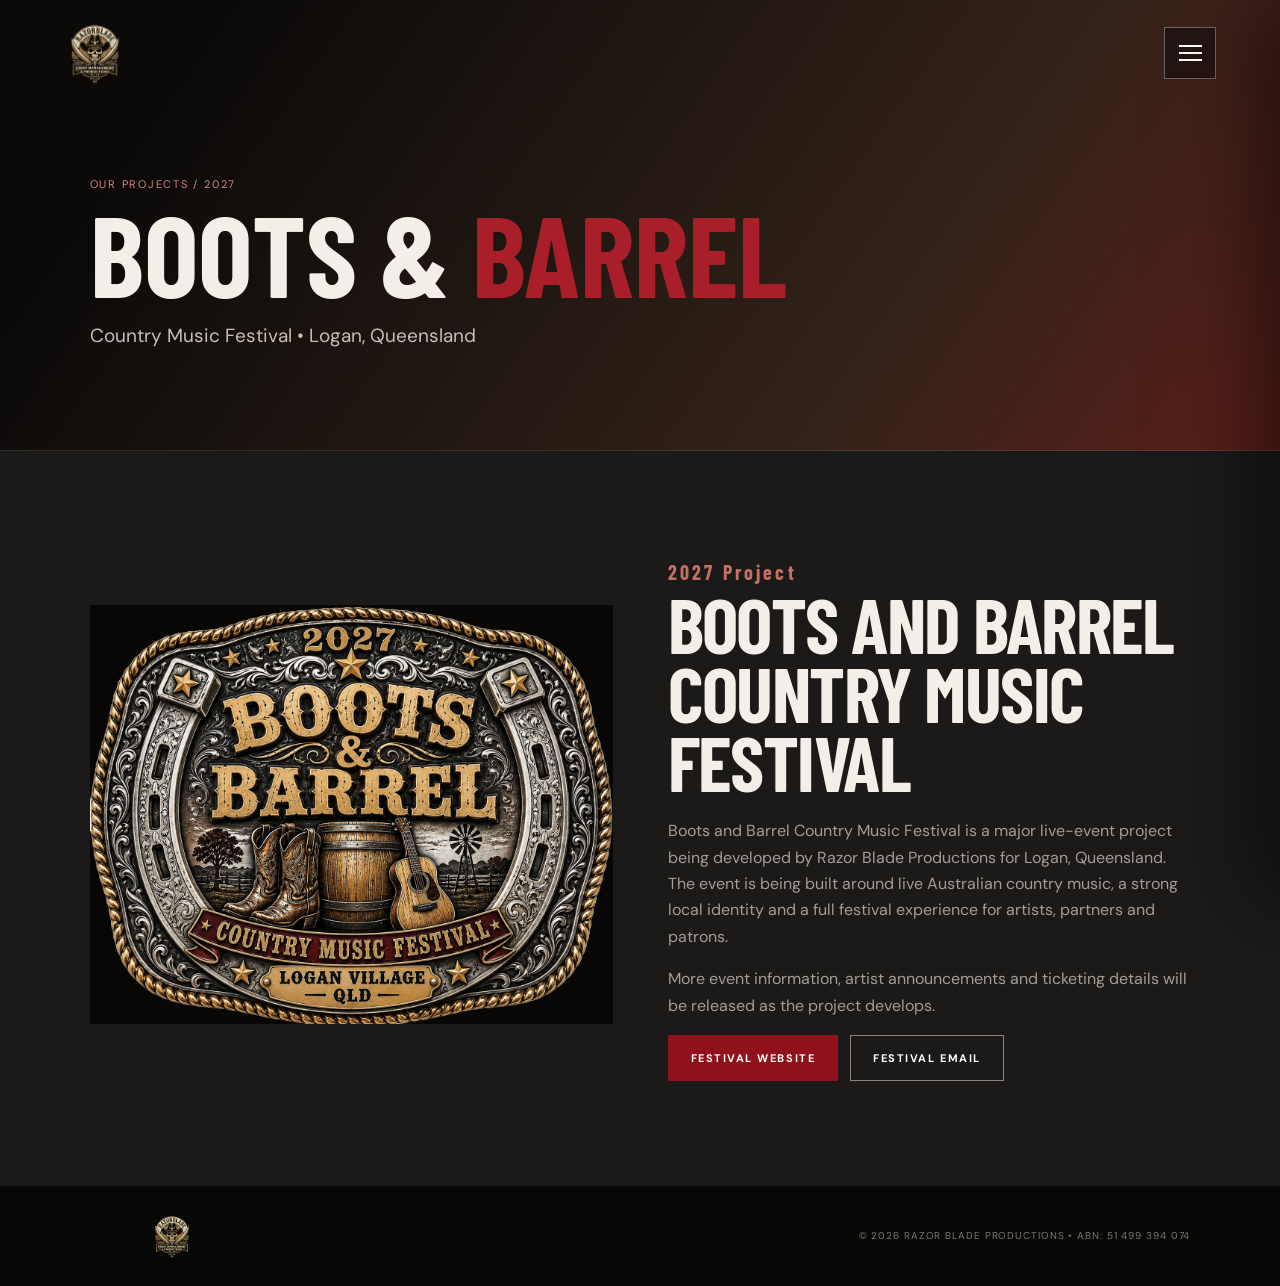
==== boots-and-barrel.html @ 00485458 "Add files via upload" ====
<!doctype html><html lang="en"><head><meta charset="utf-8"><meta name="viewport" content="width=device-width,initial-scale=1"><title>Boots and Barrel Country Music Festival | Razor Blade Productions</title><link rel="stylesheet" href="styles.css"><script src="script.js" defer></script></head><body>
<header class="site-header"><a href="index.html"><img src="images/logo.png" class="brand-logo" alt="Razor Blade Productions"></a><button class="menu-toggle" aria-label="Open menu" aria-expanded="false"><span></span><span></span><span></span></button></header><div class="menu-overlay"></div><aside class="site-menu" aria-hidden="true"><nav><a href="index.html#about">About</a><a href="team.html">Our Team</a><a href="projects.html">Our Projects</a><a href="gallery.html">Gallery</a><a href="contact.html">Contact Us</a></nav></aside>
<main><section class="page-hero"><div class="page-hero-inner"><div class="breadcrumbs">Our Projects / 2027</div><h1>Boots &amp; <em>Barrel</em></h1><p>Country Music Festival • Logan, Queensland</p></div></section><section class="section charcoal-section"><div class="section-inner project-detail"><div><img src="images/boots-and-barrel-cmf.png" alt="Boots and Barrel Country Music Festival"></div><div><div class="year-kicker">2027 Project</div><h2>Boots and Barrel Country Music Festival</h2><p class="muted">Boots and Barrel Country Music Festival is a major live-event project being developed by Razor Blade Productions for Logan, Queensland. The event is being built around live Australian country music, a strong local identity and a full festival experience for artists, partners and patrons.</p><p class="muted">More event information, artist announcements and ticketing details will be released as the project develops.</p><div class="button-row"><a class="button" href="https://bootsandbarrelcmf.com">Festival Website</a><a class="button button-outline" href="mailto:info@bootsandbarrelcmf.com">Festival Email</a></div></div></div></section></main><footer><div class="footer-inner"><img src="images/logo.png" class="footer-logo" alt="Razor Blade Productions"><div>© 2026 Razor Blade Productions • ABN: 51 499 394 074</div></div></footer></body></html>
---- styles.css ----
@import url('https://fonts.googleapis.com/css2?family=Barlow+Condensed:wght@500;600;700;800&family=DM+Sans:wght@400;500;600;700&display=swap');

:root{--black:#0b0a09;--charcoal:#1b1a18;--charcoal-2:#262320;--brown:#3b281d;--brown-light:#6a4937;--red:#650b12;--red-bright:#8f111b;--cream:#e8dfd2;--paper:#f3eee7;--muted:#a89f95;--line:rgba(255,255,255,.14);--max:1180px}
*{box-sizing:border-box}html{scroll-behavior:smooth}body{margin:0;background:var(--black);color:var(--paper);font-family:"DM Sans",Arial,sans-serif;line-height:1.65;overflow-x:hidden}body.menu-open{overflow:hidden}a{color:inherit;text-decoration:none}img{max-width:100%}
.site-header{position:absolute;inset:0 0 auto;z-index:50;display:flex;align-items:center;justify-content:space-between;padding:22px clamp(20px,5vw,72px)}
.brand-logo{display:block;width:190px;max-width:48vw;max-height:62px;object-fit:contain;object-position:left center}
.menu-toggle{width:52px;height:52px;border:1px solid rgba(255,255,255,.34);background:rgba(11,10,9,.48);display:grid;place-content:center;gap:5px;cursor:pointer;backdrop-filter:blur(8px);z-index:60}
.menu-toggle span{display:block;width:23px;height:2px;background:#fff;transition:.25s}.menu-open .menu-toggle span:nth-child(1){transform:translateY(7px) rotate(45deg)}.menu-open .menu-toggle span:nth-child(2){opacity:0}.menu-open .menu-toggle span:nth-child(3){transform:translateY(-7px) rotate(-45deg)}
.menu-overlay{position:fixed;inset:0;background:rgba(0,0,0,.62);opacity:0;pointer-events:none;transition:.25s;z-index:51}.menu-open .menu-overlay{opacity:1;pointer-events:auto}
.site-menu{position:fixed;top:0;right:0;width:min(420px,88vw);height:100dvh;background:linear-gradient(160deg,#211b17,#0c0b0a 70%);padding:120px 42px 40px;transform:translateX(100%);transition:.3s ease;z-index:52;border-left:1px solid rgba(255,255,255,.12);box-shadow:-25px 0 80px rgba(0,0,0,.5)}.menu-open .site-menu{transform:none}.site-menu nav{display:flex;flex-direction:column}.site-menu a{font-family:"Barlow Condensed",sans-serif;text-transform:uppercase;font-size:34px;font-weight:700;letter-spacing:.025em;padding:13px 0;border-bottom:1px solid var(--line)}.site-menu a:hover{color:#d9a694}.menu-small{margin-top:30px;color:var(--muted);font-size:12px;letter-spacing:.12em;text-transform:uppercase}
.hero{min-height:88vh;position:relative;display:flex;align-items:center;background:linear-gradient(90deg,rgba(8,7,6,.96),rgba(24,15,11,.7),rgba(70,25,20,.3)),radial-gradient(circle at 77% 48%,#71362d,#3a281e 36%,#11100e 72%);overflow:hidden}.hero:after{content:"";position:absolute;inset:0;opacity:.38;mix-blend-mode:overlay;background-image:url("data:image/svg+xml,%3Csvg xmlns='http://www.w3.org/2000/svg' width='180' height='180'%3E%3Cfilter id='n'%3E%3CfeTurbulence type='fractalNoise' baseFrequency='.85' numOctaves='2' stitchTiles='stitchTiles'/%3E%3C/filter%3E%3Crect width='100%25' height='100%25' filter='url(%23n)'/%3E%3C/svg%3E")}.hero-logo{position:absolute;right:7%;top:50%;transform:translateY(-50%);width:clamp(220px,26vw,420px);opacity:.92;filter:drop-shadow(0 30px 45px #000);z-index:1}.hero-content{position:relative;z-index:2;width:min(88%,var(--max));margin:90px auto 0}.eyebrow,.section-label{font-size:11px;font-weight:700;letter-spacing:.22em;text-transform:uppercase}.eyebrow{color:#d8ab99}.hero h1,.page-hero h1,h2,h3{font-family:"Barlow Condensed",sans-serif;text-transform:uppercase}.hero h1{font-size:clamp(64px,10vw,142px);line-height:.78;letter-spacing:-.025em;margin:14px 0 0;max-width:790px}.hero h1 span,em{font-style:normal;color:#a81f2a}.hero-copy{font-size:clamp(17px,2vw,21px);color:#d8d0c8;margin:30px 0}.button{display:inline-flex;align-items:center;justify-content:center;min-height:46px;padding:12px 22px;border:1px solid var(--red-bright);background:var(--red-bright);color:#fff;font-size:11px;font-weight:700;letter-spacing:.14em;text-transform:uppercase;transition:.2s}.button:hover{background:#650b12;border-color:#650b12;transform:translateY(-2px)}.button-outline{background:transparent;border-color:#8e837b}.button-outline:hover{background:#fff;color:#111;border-color:#fff}.button-row{display:flex;flex-wrap:wrap;gap:12px}
.section{padding:105px clamp(22px,7vw,100px)}.section-inner{width:min(100%,var(--max));margin:auto}.section-label{color:#bd635a;border-top:1px solid rgba(255,255,255,.16);padding-top:13px;margin-bottom:52px}.light{background:var(--paper);color:var(--charcoal)}.light .section-label{border-color:rgba(20,18,16,.16)}.brown-section{background:#251b16}.charcoal-section{background:var(--charcoal)}
h2{font-size:clamp(48px,6vw,82px);line-height:.9;letter-spacing:-.02em;margin:0}.lead{font-size:clamp(19px,2.1vw,24px);line-height:1.45;margin-top:0}.muted{color:#a59c93}.light .muted{color:#746b64}.two-col{display:grid;grid-template-columns:1fr 1fr;gap:clamp(40px,9vw,120px)}.story-card{display:grid;grid-template-columns:.8fr 1.2fr;gap:clamp(35px,7vw,90px);align-items:start}.story-card h2{margin-bottom:28px}.closing-line{font-weight:700;color:#e0c8bc}
.home-project{display:grid;grid-template-columns:.9fr 1.1fr;gap:48px;align-items:center;background:#12100f;border:1px solid rgba(255,255,255,.12);padding:clamp(20px,3vw,38px)}.home-project-image{background:#050505;aspect-ratio:1402/1122;display:grid;place-items:center;overflow:hidden}.home-project-image img{width:100%;height:100%;object-fit:contain}.home-project h3{font-size:clamp(34px,4vw,54px);line-height:.95;margin:0 0 12px}.year-kicker{font-family:"Barlow Condensed";font-size:20px;color:#c47066;letter-spacing:.16em;font-weight:700}.callout{display:grid;grid-template-columns:1fr auto;align-items:center;gap:35px}.callout p{max-width:720px;color:#b4aaa2}
.page-hero{padding:175px clamp(22px,7vw,100px) 80px;background:linear-gradient(125deg,#0b0a09 15%,#332219 70%,#5c1f1b);border-bottom:1px solid rgba(255,255,255,.14)}.page-hero-inner{width:min(100%,var(--max));margin:auto}.page-hero h1{font-size:clamp(62px,9vw,122px);line-height:.82;margin:12px 0 20px}.page-hero p{max-width:700px;color:#c8beb5;font-size:19px}.breadcrumbs{font-size:11px;letter-spacing:.16em;text-transform:uppercase;color:#d78479}
.team-grid{display:grid;grid-template-columns:1fr 1fr;gap:32px}.person-card{background:#211e1b;border:1px solid rgba(255,255,255,.12);overflow:hidden}.portrait{aspect-ratio:4/5;background:#302a25;overflow:hidden}.portrait img{width:100%;height:100%;object-fit:cover;display:block}.person-copy{padding:28px}.person-copy h2{font-size:44px}.role{color:#a81f2a;font-size:11px;font-weight:700;letter-spacing:.15em;text-transform:uppercase;margin:7px 0 20px}.bio{color:#b9b0a7}
.project-year{font-family:"Barlow Condensed";font-size:clamp(70px,9vw,120px);line-height:.8;color:#6c2a26;margin:0 0 35px}.project-list-card{display:grid;grid-template-columns:180px 1fr auto;gap:28px;align-items:center;padding:28px 0;border-top:1px solid rgba(255,255,255,.15)}.project-list-card img{width:180px;aspect-ratio:1.25;object-fit:contain;background:#090807}.project-list-card h2{font-size:36px}.project-list-card p{margin:8px 0 0;color:#aaa199}.project-detail{display:grid;grid-template-columns:1fr 1fr;gap:55px;align-items:center}.project-detail img{background:#080706}.project-detail h2{margin-bottom:22px}
.gallery-grid{display:grid;grid-template-columns:repeat(3,1fr);gap:8px}.gallery-item{margin:0;aspect-ratio:1/1;background:#1a1816;overflow:hidden}.gallery-item img{width:100%;height:100%;object-fit:cover;display:block;transition:.25s}.gallery-item:hover img{transform:scale(1.025)}.gallery-note{margin-top:28px;color:#9c938b;font-size:13px}
.callout-action{display:flex;flex-direction:column;align-items:flex-start;gap:13px}.callout-email{color:#fff;font-size:clamp(14px,1.5vw,18px);font-weight:600;overflow-wrap:anywhere;border-bottom:1px solid rgba(255,255,255,.35);padding-bottom:3px}.callout-email:hover{color:var(--red-bright);border-color:var(--red-bright)}
.contact-grid{display:grid;grid-template-columns:.9fr 1.1fr;gap:70px}.contact-grid h2{margin-bottom:24px}.contact-options{display:grid;gap:16px}.contact-option{display:block;padding:24px;border:1px solid rgba(255,255,255,.16);background:#171513}.contact-option small{display:block;color:#a81f2a;text-transform:uppercase;letter-spacing:.15em;font-weight:700;margin-bottom:5px}.contact-option strong{font-size:clamp(16px,2vw,22px);overflow-wrap:anywhere}.social-row{display:flex;flex-wrap:wrap;gap:12px;margin-top:25px}
footer{background:#070706;color:#7f7871;padding:28px clamp(22px,7vw,100px);font-size:10px;text-transform:uppercase;letter-spacing:.09em}.footer-inner{width:min(100%,var(--max));margin:auto;display:flex;justify-content:space-between;align-items:center;gap:25px}.footer-logo{width:165px;max-height:44px;object-fit:contain}
@media(max-width:760px){.site-header{padding:17px 18px}.brand-logo{width:155px}.menu-toggle{width:48px;height:48px}.site-menu{padding:100px 28px 30px}.site-menu a{font-size:30px}.hero{min-height:820px;padding-top:100px;align-items:flex-start}.hero-logo{position:relative;right:auto;top:auto;transform:none;width:150px;margin:35px auto 20px;display:block}.hero-content{margin:0 auto;text-align:center}.hero h1{font-size:clamp(49px,15vw,78px);overflow-wrap:normal;word-break:normal}.hero-copy{margin:24px auto;max-width:310px}.section{padding:72px 22px}.section-label{margin-bottom:36px}h2{font-size:clamp(43px,13vw,62px)}.two-col,.story-card,.home-project,.team-grid,.project-detail,.contact-grid{grid-template-columns:1fr;gap:30px}.story-card{gap:18px}.home-project{padding:18px}.home-project h3{font-size:39px}.callout{grid-template-columns:1fr}.callout-action{align-items:flex-start}.project-list-card{grid-template-columns:88px 1fr;gap:18px}.project-list-card img{width:88px}.project-list-card .button{grid-column:1/-1}.project-list-card h2{font-size:29px}.page-hero{padding:135px 22px 60px}.page-hero h1{font-size:clamp(54px,16vw,82px)}.gallery-grid{gap:4px}.contact-option{padding:20px}.footer-inner{flex-direction:column;text-align:center}.footer-logo{margin:auto}}
@media(max-width:410px){.hero h1{font-size:47px}.page-hero h1{font-size:52px}.site-menu a{font-size:27px}.gallery-grid{gap:3px}}
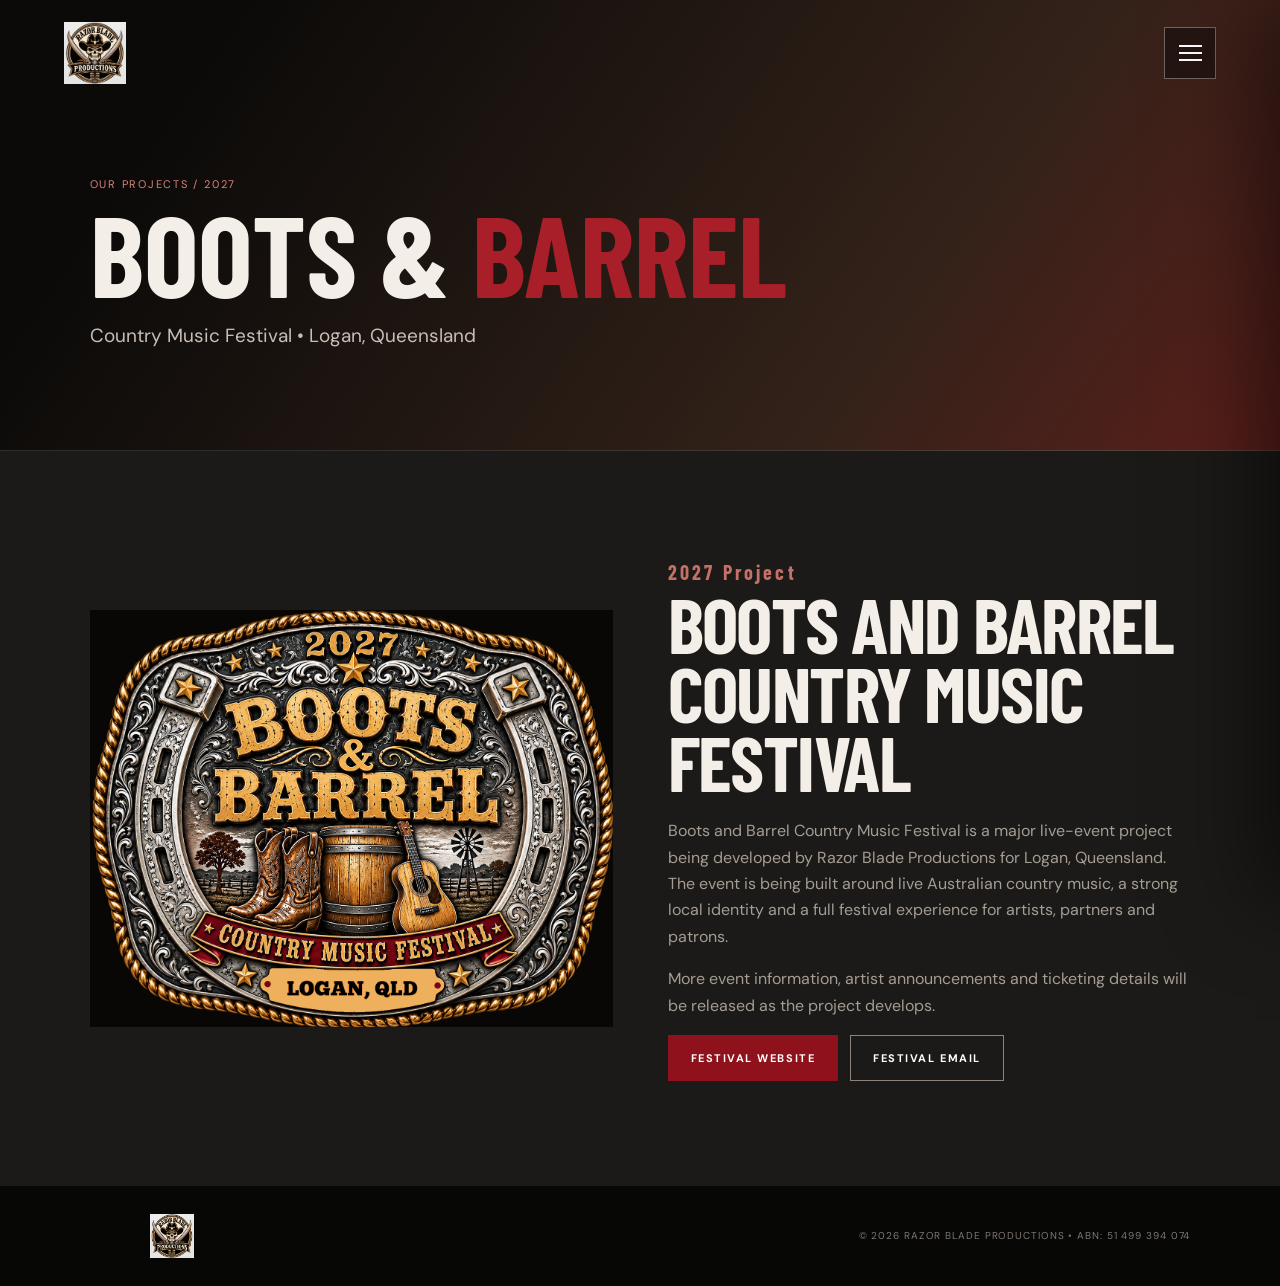
==== commit e21f54f2: "Update boots-and-barrel.html" ====
--- a/boots-and-barrel.html
+++ b/boots-and-barrel.html
@@ -1,3 +1,70 @@
-<!doctype html><html lang="en"><head><meta charset="utf-8"><meta name="viewport" content="width=device-width,initial-scale=1"><title>Boots and Barrel Country Music Festival | Razor Blade Productions</title><link rel="stylesheet" href="styles.css"><script src="script.js" defer></script></head><body>
-<header class="site-header"><a href="index.html"><img src="images/logo.png" class="brand-logo" alt="Razor Blade Productions"></a><button class="menu-toggle" aria-label="Open menu" aria-expanded="false"><span></span><span></span><span></span></button></header><div class="menu-overlay"></div><aside class="site-menu" aria-hidden="true"><nav><a href="index.html#about">About</a><a href="team.html">Our Team</a><a href="projects.html">Our Projects</a><a href="gallery.html">Gallery</a><a href="contact.html">Contact Us</a></nav></aside>
-<main><section class="page-hero"><div class="page-hero-inner"><div class="breadcrumbs">Our Projects / 2027</div><h1>Boots &amp; <em>Barrel</em></h1><p>Country Music Festival • Logan, Queensland</p></div></section><section class="section charcoal-section"><div class="section-inner project-detail"><div><img src="images/boots-and-barrel-cmf.png" alt="Boots and Barrel Country Music Festival"></div><div><div class="year-kicker">2027 Project</div><h2>Boots and Barrel Country Music Festival</h2><p class="muted">Boots and Barrel Country Music Festival is a major live-event project being developed by Razor Blade Productions for Logan, Queensland. The event is being built around live Australian country music, a strong local identity and a full festival experience for artists, partners and patrons.</p><p class="muted">More event information, artist announcements and ticketing details will be released as the project develops.</p><div class="button-row"><a class="button" href="https://bootsandbarrelcmf.com">Festival Website</a><a class="button button-outline" href="mailto:info@bootsandbarrelcmf.com">Festival Email</a></div></div></div></section></main><footer><div class="footer-inner"><img src="images/logo.png" class="footer-logo" alt="Razor Blade Productions"><div>© 2026 Razor Blade Productions • ABN: 51 499 394 074</div></div></footer></body></html>
+<!doctype html>
+<html lang="en">
+<head>
+<meta charset="utf-8">
+<meta name="viewport" content="width=device-width,initial-scale=1">
+<title>Boots and Barrel Country Music Festival | Razor Blade Productions</title>
+<link rel="stylesheet" href="styles.css">
+<script src="script.js" defer>
+</script>
+</head>
+<body>
+<header class="site-header">
+<a href="index.html">
+<img src="images/razor-blade-logo.png" class="brand-logo" alt="Razor Blade Productions">
+</a>
+<button class="menu-toggle" aria-label="Open menu" aria-expanded="false">
+<span>
+</span>
+<span>
+</span>
+<span>
+</span>
+</button>
+</header>
+<div class="menu-overlay">
+</div>
+<aside class="site-menu" aria-hidden="true">
+<nav>
+<a href="index.html#about">About</a>
+<a href="team.html">Our Team</a>
+<a href="projects.html">Our Projects</a>
+<a href="gallery.html">Gallery</a>
+<a href="contact.html">Contact Us</a>
+</nav>
+</aside>
+<main>
+<section class="page-hero">
+<div class="page-hero-inner">
+<div class="breadcrumbs">Our Projects / 2027</div>
+<h1>Boots &amp; <em>Barrel</em>
+</h1>
+<p>Country Music Festival • Logan, Queensland</p>
+</div>
+</section>
+<section class="section charcoal-section">
+<div class="section-inner project-detail">
+<div>
+<img src="images/festival-logo.png" alt="Boots and Barrel Country Music Festival">
+</div>
+<div>
+<div class="year-kicker">2027 Project</div>
+<h2>Boots and Barrel Country Music Festival</h2>
+<p class="muted">Boots and Barrel Country Music Festival is a major live-event project being developed by Razor Blade Productions for Logan, Queensland. The event is being built around live Australian country music, a strong local identity and a full festival experience for artists, partners and patrons.</p>
+<p class="muted">More event information, artist announcements and ticketing details will be released as the project develops.</p>
+<div class="button-row">
+<a class="button" href="https://bootsandbarrelcmf.com">Festival Website</a>
+<a class="button button-outline" href="mailto:info@bootsandbarrelcmf.com">Festival Email</a>
+</div>
+</div>
+</div>
+</section>
+</main>
+<footer>
+<div class="footer-inner">
+<img src="images/razor-blade-logo.png" class="footer-logo" alt="Razor Blade Productions">
+<div>© 2026 Razor Blade Productions • ABN: 51 499 394 074</div>
+</div>
+</footer>
+</body>
+</html>
--- a/styles.css
+++ b/styles.css
@@ -1,23 +1,792 @@
 @import url('https://fonts.googleapis.com/css2?family=Barlow+Condensed:wght@500;600;700;800&family=DM+Sans:wght@400;500;600;700&display=swap');
-
-:root{--black:#0b0a09;--charcoal:#1b1a18;--charcoal-2:#262320;--brown:#3b281d;--brown-light:#6a4937;--red:#650b12;--red-bright:#8f111b;--cream:#e8dfd2;--paper:#f3eee7;--muted:#a89f95;--line:rgba(255,255,255,.14);--max:1180px}
-*{box-sizing:border-box}html{scroll-behavior:smooth}body{margin:0;background:var(--black);color:var(--paper);font-family:"DM Sans",Arial,sans-serif;line-height:1.65;overflow-x:hidden}body.menu-open{overflow:hidden}a{color:inherit;text-decoration:none}img{max-width:100%}
-.site-header{position:absolute;inset:0 0 auto;z-index:50;display:flex;align-items:center;justify-content:space-between;padding:22px clamp(20px,5vw,72px)}
-.brand-logo{display:block;width:190px;max-width:48vw;max-height:62px;object-fit:contain;object-position:left center}
-.menu-toggle{width:52px;height:52px;border:1px solid rgba(255,255,255,.34);background:rgba(11,10,9,.48);display:grid;place-content:center;gap:5px;cursor:pointer;backdrop-filter:blur(8px);z-index:60}
-.menu-toggle span{display:block;width:23px;height:2px;background:#fff;transition:.25s}.menu-open .menu-toggle span:nth-child(1){transform:translateY(7px) rotate(45deg)}.menu-open .menu-toggle span:nth-child(2){opacity:0}.menu-open .menu-toggle span:nth-child(3){transform:translateY(-7px) rotate(-45deg)}
-.menu-overlay{position:fixed;inset:0;background:rgba(0,0,0,.62);opacity:0;pointer-events:none;transition:.25s;z-index:51}.menu-open .menu-overlay{opacity:1;pointer-events:auto}
-.site-menu{position:fixed;top:0;right:0;width:min(420px,88vw);height:100dvh;background:linear-gradient(160deg,#211b17,#0c0b0a 70%);padding:120px 42px 40px;transform:translateX(100%);transition:.3s ease;z-index:52;border-left:1px solid rgba(255,255,255,.12);box-shadow:-25px 0 80px rgba(0,0,0,.5)}.menu-open .site-menu{transform:none}.site-menu nav{display:flex;flex-direction:column}.site-menu a{font-family:"Barlow Condensed",sans-serif;text-transform:uppercase;font-size:34px;font-weight:700;letter-spacing:.025em;padding:13px 0;border-bottom:1px solid var(--line)}.site-menu a:hover{color:#d9a694}.menu-small{margin-top:30px;color:var(--muted);font-size:12px;letter-spacing:.12em;text-transform:uppercase}
-.hero{min-height:88vh;position:relative;display:flex;align-items:center;background:linear-gradient(90deg,rgba(8,7,6,.96),rgba(24,15,11,.7),rgba(70,25,20,.3)),radial-gradient(circle at 77% 48%,#71362d,#3a281e 36%,#11100e 72%);overflow:hidden}.hero:after{content:"";position:absolute;inset:0;opacity:.38;mix-blend-mode:overlay;background-image:url("data:image/svg+xml,%3Csvg xmlns='http://www.w3.org/2000/svg' width='180' height='180'%3E%3Cfilter id='n'%3E%3CfeTurbulence type='fractalNoise' baseFrequency='.85' numOctaves='2' stitchTiles='stitchTiles'/%3E%3C/filter%3E%3Crect width='100%25' height='100%25' filter='url(%23n)'/%3E%3C/svg%3E")}.hero-logo{position:absolute;right:7%;top:50%;transform:translateY(-50%);width:clamp(220px,26vw,420px);opacity:.92;filter:drop-shadow(0 30px 45px #000);z-index:1}.hero-content{position:relative;z-index:2;width:min(88%,var(--max));margin:90px auto 0}.eyebrow,.section-label{font-size:11px;font-weight:700;letter-spacing:.22em;text-transform:uppercase}.eyebrow{color:#d8ab99}.hero h1,.page-hero h1,h2,h3{font-family:"Barlow Condensed",sans-serif;text-transform:uppercase}.hero h1{font-size:clamp(64px,10vw,142px);line-height:.78;letter-spacing:-.025em;margin:14px 0 0;max-width:790px}.hero h1 span,em{font-style:normal;color:#a81f2a}.hero-copy{font-size:clamp(17px,2vw,21px);color:#d8d0c8;margin:30px 0}.button{display:inline-flex;align-items:center;justify-content:center;min-height:46px;padding:12px 22px;border:1px solid var(--red-bright);background:var(--red-bright);color:#fff;font-size:11px;font-weight:700;letter-spacing:.14em;text-transform:uppercase;transition:.2s}.button:hover{background:#650b12;border-color:#650b12;transform:translateY(-2px)}.button-outline{background:transparent;border-color:#8e837b}.button-outline:hover{background:#fff;color:#111;border-color:#fff}.button-row{display:flex;flex-wrap:wrap;gap:12px}
-.section{padding:105px clamp(22px,7vw,100px)}.section-inner{width:min(100%,var(--max));margin:auto}.section-label{color:#bd635a;border-top:1px solid rgba(255,255,255,.16);padding-top:13px;margin-bottom:52px}.light{background:var(--paper);color:var(--charcoal)}.light .section-label{border-color:rgba(20,18,16,.16)}.brown-section{background:#251b16}.charcoal-section{background:var(--charcoal)}
-h2{font-size:clamp(48px,6vw,82px);line-height:.9;letter-spacing:-.02em;margin:0}.lead{font-size:clamp(19px,2.1vw,24px);line-height:1.45;margin-top:0}.muted{color:#a59c93}.light .muted{color:#746b64}.two-col{display:grid;grid-template-columns:1fr 1fr;gap:clamp(40px,9vw,120px)}.story-card{display:grid;grid-template-columns:.8fr 1.2fr;gap:clamp(35px,7vw,90px);align-items:start}.story-card h2{margin-bottom:28px}.closing-line{font-weight:700;color:#e0c8bc}
-.home-project{display:grid;grid-template-columns:.9fr 1.1fr;gap:48px;align-items:center;background:#12100f;border:1px solid rgba(255,255,255,.12);padding:clamp(20px,3vw,38px)}.home-project-image{background:#050505;aspect-ratio:1402/1122;display:grid;place-items:center;overflow:hidden}.home-project-image img{width:100%;height:100%;object-fit:contain}.home-project h3{font-size:clamp(34px,4vw,54px);line-height:.95;margin:0 0 12px}.year-kicker{font-family:"Barlow Condensed";font-size:20px;color:#c47066;letter-spacing:.16em;font-weight:700}.callout{display:grid;grid-template-columns:1fr auto;align-items:center;gap:35px}.callout p{max-width:720px;color:#b4aaa2}
-.page-hero{padding:175px clamp(22px,7vw,100px) 80px;background:linear-gradient(125deg,#0b0a09 15%,#332219 70%,#5c1f1b);border-bottom:1px solid rgba(255,255,255,.14)}.page-hero-inner{width:min(100%,var(--max));margin:auto}.page-hero h1{font-size:clamp(62px,9vw,122px);line-height:.82;margin:12px 0 20px}.page-hero p{max-width:700px;color:#c8beb5;font-size:19px}.breadcrumbs{font-size:11px;letter-spacing:.16em;text-transform:uppercase;color:#d78479}
-.team-grid{display:grid;grid-template-columns:1fr 1fr;gap:32px}.person-card{background:#211e1b;border:1px solid rgba(255,255,255,.12);overflow:hidden}.portrait{aspect-ratio:4/5;background:#302a25;overflow:hidden}.portrait img{width:100%;height:100%;object-fit:cover;display:block}.person-copy{padding:28px}.person-copy h2{font-size:44px}.role{color:#a81f2a;font-size:11px;font-weight:700;letter-spacing:.15em;text-transform:uppercase;margin:7px 0 20px}.bio{color:#b9b0a7}
-.project-year{font-family:"Barlow Condensed";font-size:clamp(70px,9vw,120px);line-height:.8;color:#6c2a26;margin:0 0 35px}.project-list-card{display:grid;grid-template-columns:180px 1fr auto;gap:28px;align-items:center;padding:28px 0;border-top:1px solid rgba(255,255,255,.15)}.project-list-card img{width:180px;aspect-ratio:1.25;object-fit:contain;background:#090807}.project-list-card h2{font-size:36px}.project-list-card p{margin:8px 0 0;color:#aaa199}.project-detail{display:grid;grid-template-columns:1fr 1fr;gap:55px;align-items:center}.project-detail img{background:#080706}.project-detail h2{margin-bottom:22px}
-.gallery-grid{display:grid;grid-template-columns:repeat(3,1fr);gap:8px}.gallery-item{margin:0;aspect-ratio:1/1;background:#1a1816;overflow:hidden}.gallery-item img{width:100%;height:100%;object-fit:cover;display:block;transition:.25s}.gallery-item:hover img{transform:scale(1.025)}.gallery-note{margin-top:28px;color:#9c938b;font-size:13px}
-.callout-action{display:flex;flex-direction:column;align-items:flex-start;gap:13px}.callout-email{color:#fff;font-size:clamp(14px,1.5vw,18px);font-weight:600;overflow-wrap:anywhere;border-bottom:1px solid rgba(255,255,255,.35);padding-bottom:3px}.callout-email:hover{color:var(--red-bright);border-color:var(--red-bright)}
-.contact-grid{display:grid;grid-template-columns:.9fr 1.1fr;gap:70px}.contact-grid h2{margin-bottom:24px}.contact-options{display:grid;gap:16px}.contact-option{display:block;padding:24px;border:1px solid rgba(255,255,255,.16);background:#171513}.contact-option small{display:block;color:#a81f2a;text-transform:uppercase;letter-spacing:.15em;font-weight:700;margin-bottom:5px}.contact-option strong{font-size:clamp(16px,2vw,22px);overflow-wrap:anywhere}.social-row{display:flex;flex-wrap:wrap;gap:12px;margin-top:25px}
-footer{background:#070706;color:#7f7871;padding:28px clamp(22px,7vw,100px);font-size:10px;text-transform:uppercase;letter-spacing:.09em}.footer-inner{width:min(100%,var(--max));margin:auto;display:flex;justify-content:space-between;align-items:center;gap:25px}.footer-logo{width:165px;max-height:44px;object-fit:contain}
-@media(max-width:760px){.site-header{padding:17px 18px}.brand-logo{width:155px}.menu-toggle{width:48px;height:48px}.site-menu{padding:100px 28px 30px}.site-menu a{font-size:30px}.hero{min-height:820px;padding-top:100px;align-items:flex-start}.hero-logo{position:relative;right:auto;top:auto;transform:none;width:150px;margin:35px auto 20px;display:block}.hero-content{margin:0 auto;text-align:center}.hero h1{font-size:clamp(49px,15vw,78px);overflow-wrap:normal;word-break:normal}.hero-copy{margin:24px auto;max-width:310px}.section{padding:72px 22px}.section-label{margin-bottom:36px}h2{font-size:clamp(43px,13vw,62px)}.two-col,.story-card,.home-project,.team-grid,.project-detail,.contact-grid{grid-template-columns:1fr;gap:30px}.story-card{gap:18px}.home-project{padding:18px}.home-project h3{font-size:39px}.callout{grid-template-columns:1fr}.callout-action{align-items:flex-start}.project-list-card{grid-template-columns:88px 1fr;gap:18px}.project-list-card img{width:88px}.project-list-card .button{grid-column:1/-1}.project-list-card h2{font-size:29px}.page-hero{padding:135px 22px 60px}.page-hero h1{font-size:clamp(54px,16vw,82px)}.gallery-grid{gap:4px}.contact-option{padding:20px}.footer-inner{flex-direction:column;text-align:center}.footer-logo{margin:auto}}
-@media(max-width:410px){.hero h1{font-size:47px}.page-hero h1{font-size:52px}.site-menu a{font-size:27px}.gallery-grid{gap:3px}}
+:root {
+  --black:#0b0a09;
+  --charcoal:#1b1a18;
+  --charcoal-2:#262320;
+  --brown:#3b281d;
+  --brown-light:#6a4937;
+  --red:#650b12;
+  --red-bright:#8f111b;
+  --cream:#e8dfd2;
+  --paper:#f3eee7;
+  --muted:#a89f95;
+  --line:rgba(255,255,255,.14);
+  --max:1180px
+}
+* {
+  box-sizing:border-box
+}
+html {
+  scroll-behavior:smooth
+}
+body {
+  margin:0;
+  background:var(--black);
+  color:var(--paper);
+  font-family:"DM Sans",Arial,sans-serif;
+  line-height:1.65;
+  overflow-x:hidden
+}
+body.menu-open {
+  overflow:hidden
+}
+a {
+  color:inherit;
+  text-decoration:none
+}
+img {
+  max-width:100%
+}
+.site-header {
+  position:absolute;
+  inset:0 0 auto;
+  z-index:50;
+  display:flex;
+  align-items:center;
+  justify-content:space-between;
+  padding:22px clamp(20px,5vw,72px)
+}
+.brand-logo {
+  display:block;
+  width:190px;
+  max-width:48vw;
+  max-height:62px;
+  object-fit:contain;
+  object-position:left center
+}
+.menu-toggle {
+  width:52px;
+  height:52px;
+  border:1px solid rgba(255,255,255,.34);
+  background:rgba(11,10,9,.48);
+  display:grid;
+  place-content:center;
+  gap:5px;
+  cursor:pointer;
+  backdrop-filter:blur(8px);
+  z-index:60
+}
+.menu-toggle span {
+  display:block;
+  width:23px;
+  height:2px;
+  background:#fff;
+  transition:.25s
+}
+.menu-open .menu-toggle span:nth-child(1) {
+  transform:translateY(7px) rotate(45deg)
+}
+.menu-open .menu-toggle span:nth-child(2) {
+  opacity:0
+}
+.menu-open .menu-toggle span:nth-child(3) {
+  transform:translateY(-7px) rotate(-45deg)
+}
+.menu-overlay {
+  position:fixed;
+  inset:0;
+  background:rgba(0,0,0,.62);
+  opacity:0;
+  pointer-events:none;
+  transition:.25s;
+  z-index:51
+}
+.menu-open .menu-overlay {
+  opacity:1;
+  pointer-events:auto
+}
+.site-menu {
+  position:fixed;
+  top:0;
+  right:0;
+  width:min(420px,88vw);
+  height:100dvh;
+  background:linear-gradient(160deg,#211b17,#0c0b0a 70%);
+  padding:120px 42px 40px;
+  transform:translateX(100%);
+  transition:.3s ease;
+  z-index:52;
+  border-left:1px solid rgba(255,255,255,.12);
+  box-shadow:-25px 0 80px rgba(0,0,0,.5)
+}
+.menu-open .site-menu {
+  transform:none
+}
+.site-menu nav {
+  display:flex;
+  flex-direction:column
+}
+.site-menu a {
+  font-family:"Barlow Condensed",sans-serif;
+  text-transform:uppercase;
+  font-size:34px;
+  font-weight:700;
+  letter-spacing:.025em;
+  padding:13px 0;
+  border-bottom:1px solid var(--line)
+}
+.site-menu a:hover {
+  color:#d9a694
+}
+.menu-small {
+  margin-top:30px;
+  color:var(--muted);
+  font-size:12px;
+  letter-spacing:.12em;
+  text-transform:uppercase
+}
+.hero {
+  min-height:88vh;
+  position:relative;
+  display:flex;
+  align-items:center;
+  background:linear-gradient(90deg,rgba(8,7,6,.96),rgba(24,15,11,.7),rgba(70,25,20,.3)),radial-gradient(circle at 77% 48%,#71362d,#3a281e 36%,#11100e 72%);
+  overflow:hidden
+}
+.hero:after {
+  content:"";
+  position:absolute;
+  inset:0;
+  opacity:.38;
+  mix-blend-mode:overlay;
+  background-image:url("data:image/svg+xml,%3Csvg xmlns='http://www.w3.org/2000/svg' width='180' height='180'%3E%3Cfilter id='n'%3E%3CfeTurbulence type='fractalNoise' baseFrequency='.85' numOctaves='2' stitchTiles='stitchTiles'/%3E%3C/filter%3E%3Crect width='100%25' height='100%25' filter='url(%23n)'/%3E%3C/svg%3E")
+}
+.hero-logo {
+  position:absolute;
+  right:7%;
+  top:50%;
+  transform:translateY(-50%);
+  width:clamp(220px,26vw,420px);
+  opacity:.92;
+  filter:drop-shadow(0 30px 45px #000);
+  z-index:1
+}
+.hero-content {
+  position:relative;
+  z-index:2;
+  width:min(88%,var(--max));
+  margin:90px auto 0
+}
+.eyebrow,.section-label {
+  font-size:11px;
+  font-weight:700;
+  letter-spacing:.22em;
+  text-transform:uppercase
+}
+.eyebrow {
+  color:#d8ab99
+}
+.hero h1,.page-hero h1,h2,h3 {
+  font-family:"Barlow Condensed",sans-serif;
+  text-transform:uppercase
+}
+.hero h1 {
+  font-size:clamp(64px,10vw,142px);
+  line-height:.78;
+  letter-spacing:-.025em;
+  margin:14px 0 0;
+  max-width:790px
+}
+.hero h1 span,em {
+  font-style:normal;
+  color:#a81f2a
+}
+.hero-copy {
+  font-size:clamp(17px,2vw,21px);
+  color:#d8d0c8;
+  margin:30px 0
+}
+.button {
+  display:inline-flex;
+  align-items:center;
+  justify-content:center;
+  min-height:46px;
+  padding:12px 22px;
+  border:1px solid var(--red-bright);
+  background:var(--red-bright);
+  color:#fff;
+  font-size:11px;
+  font-weight:700;
+  letter-spacing:.14em;
+  text-transform:uppercase;
+  transition:.2s
+}
+.button:hover {
+  background:#650b12;
+  border-color:#650b12;
+  transform:translateY(-2px)
+}
+.button-outline {
+  background:transparent;
+  border-color:#8e837b
+}
+.button-outline:hover {
+  background:#fff;
+  color:#111;
+  border-color:#fff
+}
+.button-row {
+  display:flex;
+  flex-wrap:wrap;
+  gap:12px
+}
+.section {
+  padding:105px clamp(22px,7vw,100px)
+}
+.section-inner {
+  width:min(100%,var(--max));
+  margin:auto
+}
+.section-label {
+  color:#bd635a;
+  border-top:1px solid rgba(255,255,255,.16);
+  padding-top:13px;
+  margin-bottom:52px
+}
+.light {
+  background:var(--paper);
+  color:var(--charcoal)
+}
+.light .section-label {
+  border-color:rgba(20,18,16,.16)
+}
+.brown-section {
+  background:#251b16
+}
+.charcoal-section {
+  background:var(--charcoal)
+}
+h2 {
+  font-size:clamp(48px,6vw,82px);
+  line-height:.9;
+  letter-spacing:-.02em;
+  margin:0
+}
+.lead {
+  font-size:clamp(19px,2.1vw,24px);
+  line-height:1.45;
+  margin-top:0
+}
+.muted {
+  color:#a59c93
+}
+.light .muted {
+  color:#746b64
+}
+.two-col {
+  display:grid;
+  grid-template-columns:1fr 1fr;
+  gap:clamp(40px,9vw,120px)
+}
+.story-card {
+  display:grid;
+  grid-template-columns:.8fr 1.2fr;
+  gap:clamp(35px,7vw,90px);
+  align-items:start
+}
+.story-card h2 {
+  margin-bottom:28px
+}
+.closing-line {
+  font-weight:700;
+  color:#e0c8bc
+}
+.home-project {
+  display:grid;
+  grid-template-columns:.9fr 1.1fr;
+  gap:48px;
+  align-items:center;
+  background:#12100f;
+  border:1px solid rgba(255,255,255,.12);
+  padding:clamp(20px,3vw,38px)
+}
+.home-project-image {
+  background:#050505;
+  aspect-ratio:1402/1122;
+  display:grid;
+  place-items:center;
+  overflow:hidden
+}
+.home-project-image img {
+  width:100%;
+  height:100%;
+  object-fit:contain
+}
+.home-project h3 {
+  font-size:clamp(34px,4vw,54px);
+  line-height:.95;
+  margin:0 0 12px
+}
+.year-kicker {
+  font-family:"Barlow Condensed";
+  font-size:20px;
+  color:#c47066;
+  letter-spacing:.16em;
+  font-weight:700
+}
+.callout {
+  display:grid;
+  grid-template-columns:1fr auto;
+  align-items:center;
+  gap:35px
+}
+.callout p {
+  max-width:720px;
+  color:#b4aaa2
+}
+.page-hero {
+  padding:175px clamp(22px,7vw,100px) 80px;
+  background:linear-gradient(125deg,#0b0a09 15%,#332219 70%,#5c1f1b);
+  border-bottom:1px solid rgba(255,255,255,.14)
+}
+.page-hero-inner {
+  width:min(100%,var(--max));
+  margin:auto
+}
+.page-hero h1 {
+  font-size:clamp(62px,9vw,122px);
+  line-height:.82;
+  margin:12px 0 20px
+}
+.page-hero p {
+  max-width:700px;
+  color:#c8beb5;
+  font-size:19px
+}
+.breadcrumbs {
+  font-size:11px;
+  letter-spacing:.16em;
+  text-transform:uppercase;
+  color:#d78479
+}
+.team-grid {
+  display:grid;
+  grid-template-columns:1fr 1fr;
+  gap:32px
+}
+.person-card {
+  background:#211e1b;
+  border:1px solid rgba(255,255,255,.12);
+  overflow:hidden
+}
+.portrait {
+  aspect-ratio:4/5;
+  background:#302a25;
+  overflow:hidden
+}
+.portrait img {
+  width:100%;
+  height:100%;
+  object-fit:cover;
+  display:block
+}
+.person-copy {
+  padding:28px
+}
+.person-copy h2 {
+  font-size:44px
+}
+.role {
+  color:#a81f2a;
+  font-size:11px;
+  font-weight:700;
+  letter-spacing:.15em;
+  text-transform:uppercase;
+  margin:7px 0 20px
+}
+.bio {
+  color:#b9b0a7
+}
+.project-year {
+  font-family:"Barlow Condensed";
+  font-size:clamp(70px,9vw,120px);
+  line-height:.8;
+  color:#6c2a26;
+  margin:0 0 35px
+}
+.project-list-card {
+  display:grid;
+  grid-template-columns:180px 1fr auto;
+  gap:28px;
+  align-items:center;
+  padding:28px 0;
+  border-top:1px solid rgba(255,255,255,.15)
+}
+.project-list-card img {
+  width:180px;
+  aspect-ratio:1.25;
+  object-fit:contain;
+  background:#090807
+}
+.project-list-card h2 {
+  font-size:36px
+}
+.project-list-card p {
+  margin:8px 0 0;
+  color:#aaa199
+}
+.project-detail {
+  display:grid;
+  grid-template-columns:1fr 1fr;
+  gap:55px;
+  align-items:center
+}
+.project-detail img {
+  background:#080706
+}
+.project-detail h2 {
+  margin-bottom:22px
+}
+.gallery-grid {
+  display:grid;
+  grid-template-columns:repeat(3,1fr);
+  gap:8px
+}
+.gallery-item {
+  margin:0;
+  aspect-ratio:1/1;
+  background:#1a1816;
+  overflow:hidden
+}
+.gallery-item img {
+  width:100%;
+  height:100%;
+  object-fit:cover;
+  display:block;
+  transition:.25s
+}
+.gallery-item:hover img {
+  transform:scale(1.025)
+}
+.gallery-note {
+  margin-top:28px;
+  color:#9c938b;
+  font-size:13px
+}
+.callout-action {
+  display:flex;
+  flex-direction:column;
+  align-items:flex-start;
+  gap:13px
+}
+.callout-email {
+  color:#fff;
+  font-size:clamp(14px,1.5vw,18px);
+  font-weight:600;
+  overflow-wrap:anywhere;
+  border-bottom:1px solid rgba(255,255,255,.35);
+  padding-bottom:3px
+}
+.callout-email:hover {
+  color:var(--red-bright);
+  border-color:var(--red-bright)
+}
+.contact-grid {
+  display:grid;
+  grid-template-columns:.9fr 1.1fr;
+  gap:70px
+}
+.contact-grid h2 {
+  margin-bottom:24px
+}
+.contact-options {
+  display:grid;
+  gap:16px
+}
+.contact-option {
+  display:block;
+  padding:24px;
+  border:1px solid rgba(255,255,255,.16);
+  background:#171513
+}
+.contact-option small {
+  display:block;
+  color:#a81f2a;
+  text-transform:uppercase;
+  letter-spacing:.15em;
+  font-weight:700;
+  margin-bottom:5px
+}
+.contact-option strong {
+  font-size:clamp(16px,2vw,22px);
+  overflow-wrap:anywhere
+}
+.social-row {
+  display:flex;
+  flex-wrap:wrap;
+  gap:12px;
+  margin-top:25px
+}
+footer {
+  background:#070706;
+  color:#7f7871;
+  padding:28px clamp(22px,7vw,100px);
+  font-size:10px;
+  text-transform:uppercase;
+  letter-spacing:.09em
+}
+.footer-inner {
+  width:min(100%,var(--max));
+  margin:auto;
+  display:flex;
+  justify-content:space-between;
+  align-items:center;
+  gap:25px
+}
+.footer-logo {
+  width:165px;
+  max-height:44px;
+  object-fit:contain
+}
+@media(max-width:760px) {
+  .site-header {
+    padding:17px 18px
+  }
+  .brand-logo {
+    width:155px
+  }
+  .menu-toggle {
+    width:48px;
+    height:48px
+  }
+  .site-menu {
+    padding:100px 28px 30px
+  }
+  .site-menu a {
+    font-size:30px
+  }
+  .hero {
+    min-height:820px;
+    padding-top:100px;
+    align-items:flex-start
+  }
+  .hero-logo {
+    position:relative;
+    right:auto;
+    top:auto;
+    transform:none;
+    width:150px;
+    margin:35px auto 20px;
+    display:block
+  }
+  .hero-content {
+    margin:0 auto;
+    text-align:center
+  }
+  .hero h1 {
+    font-size:clamp(49px,15vw,78px);
+    overflow-wrap:normal;
+    word-break:normal
+  }
+  .hero-copy {
+    margin:24px auto;
+    max-width:310px
+  }
+  .section {
+    padding:72px 22px
+  }
+  .section-label {
+    margin-bottom:36px
+  }
+  h2 {
+    font-size:clamp(43px,13vw,62px)
+  }
+  .two-col,.story-card,.home-project,.team-grid,.project-detail,.contact-grid {
+    grid-template-columns:1fr;
+    gap:30px
+  }
+  .story-card {
+    gap:18px
+  }
+  .home-project {
+    padding:18px
+  }
+  .home-project h3 {
+    font-size:39px
+  }
+  .callout {
+    grid-template-columns:1fr
+  }
+  .callout-action {
+    align-items:flex-start
+  }
+  .project-list-card {
+    grid-template-columns:88px 1fr;
+    gap:18px
+  }
+  .project-list-card img {
+    width:88px
+  }
+  .project-list-card .button {
+    grid-column:1/-1
+  }
+  .project-list-card h2 {
+    font-size:29px
+  }
+  .page-hero {
+    padding:135px 22px 60px
+  }
+  .page-hero h1 {
+    font-size:clamp(54px,16vw,82px)
+  }
+  .gallery-grid {
+    gap:4px
+  }
+  .contact-option {
+    padding:20px
+  }
+  .footer-inner {
+    flex-direction:column;
+    text-align:center
+  }
+  .footer-logo {
+    margin:auto
+  }
+}
+@media(max-width:410px) {
+  .hero h1 {
+    font-size:47px
+  }
+  .page-hero h1 {
+    font-size:52px
+  }
+  .site-menu a {
+    font-size:27px
+  }
+  .gallery-grid {
+    gap:3px
+  }
+}
+
+/* GitHub Pages + portrait mobile reliability fixes */
+img {
+  display: block;
+}
+
+@media (max-width: 760px) and (orientation: portrait) {
+  .site-header {
+    position: fixed;
+    top: 0;
+    left: 0;
+    right: 0;
+    z-index: 100;
+    padding: 12px 14px;
+    background: linear-gradient(180deg, rgba(11,10,9,.96), rgba(11,10,9,.72), transparent);
+    pointer-events: none;
+  }
+
+  .site-header > a,
+  .site-header .menu-toggle {
+    pointer-events: auto;
+  }
+
+  .brand-logo {
+    width: 128px;
+    max-width: 44vw;
+    max-height: 50px;
+  }
+
+  .menu-toggle {
+    position: fixed;
+    top: 12px;
+    right: 14px;
+    width: 48px;
+    height: 48px;
+    z-index: 120;
+    background: rgba(11,10,9,.92);
+  }
+
+  .menu-overlay {
+    z-index: 105;
+  }
+
+  .site-menu {
+    top: 0;
+    right: 0;
+    width: 100vw;
+    max-width: none;
+    height: 100dvh;
+    min-height: 100vh;
+    padding: 86px 24px 32px;
+    overflow-y: auto;
+    overscroll-behavior: contain;
+    z-index: 110;
+    border-left: 0;
+  }
+
+  .site-menu nav {
+    width: 100%;
+  }
+
+  .site-menu a {
+    font-size: clamp(28px, 9vw, 38px);
+    line-height: 1.05;
+    padding: 14px 2px;
+  }
+
+  .hero {
+    min-height: auto;
+    padding: 96px 20px 62px;
+    display: flex;
+    flex-direction: column;
+    align-items: center;
+    justify-content: flex-start;
+  }
+
+  .hero-logo {
+    position: relative;
+    inset: auto;
+    transform: none;
+    width: min(42vw, 150px);
+    margin: 12px auto 18px;
+    flex: 0 0 auto;
+  }
+
+  .hero-content {
+    width: 100%;
+    max-width: 520px;
+    margin: 0 auto;
+    text-align: center;
+  }
+
+  .hero h1 {
+    font-size: clamp(46px, 15vw, 70px);
+    line-height: .82;
+    max-width: 100%;
+    margin-inline: auto;
+  }
+
+  .hero-copy {
+    margin: 22px auto;
+  }
+
+  .page-hero {
+    padding-top: 112px;
+  }
+}
+
+@media (max-width: 390px) and (orientation: portrait) {
+  .site-menu {
+    padding-left: 20px;
+    padding-right: 20px;
+  }
+
+  .hero h1 {
+    font-size: 44px;
+  }
+}
+
+.social-follow {
+  margin-top: 10px;
+}
+.social-follow > small {
+  display:block;
+  color:#a81f2a;
+  text-transform:uppercase;
+  letter-spacing:.15em;
+  font-weight:700;
+  margin-bottom:10px;
+}
+.social-follow .social-row {
+  margin-top:0;
+}
